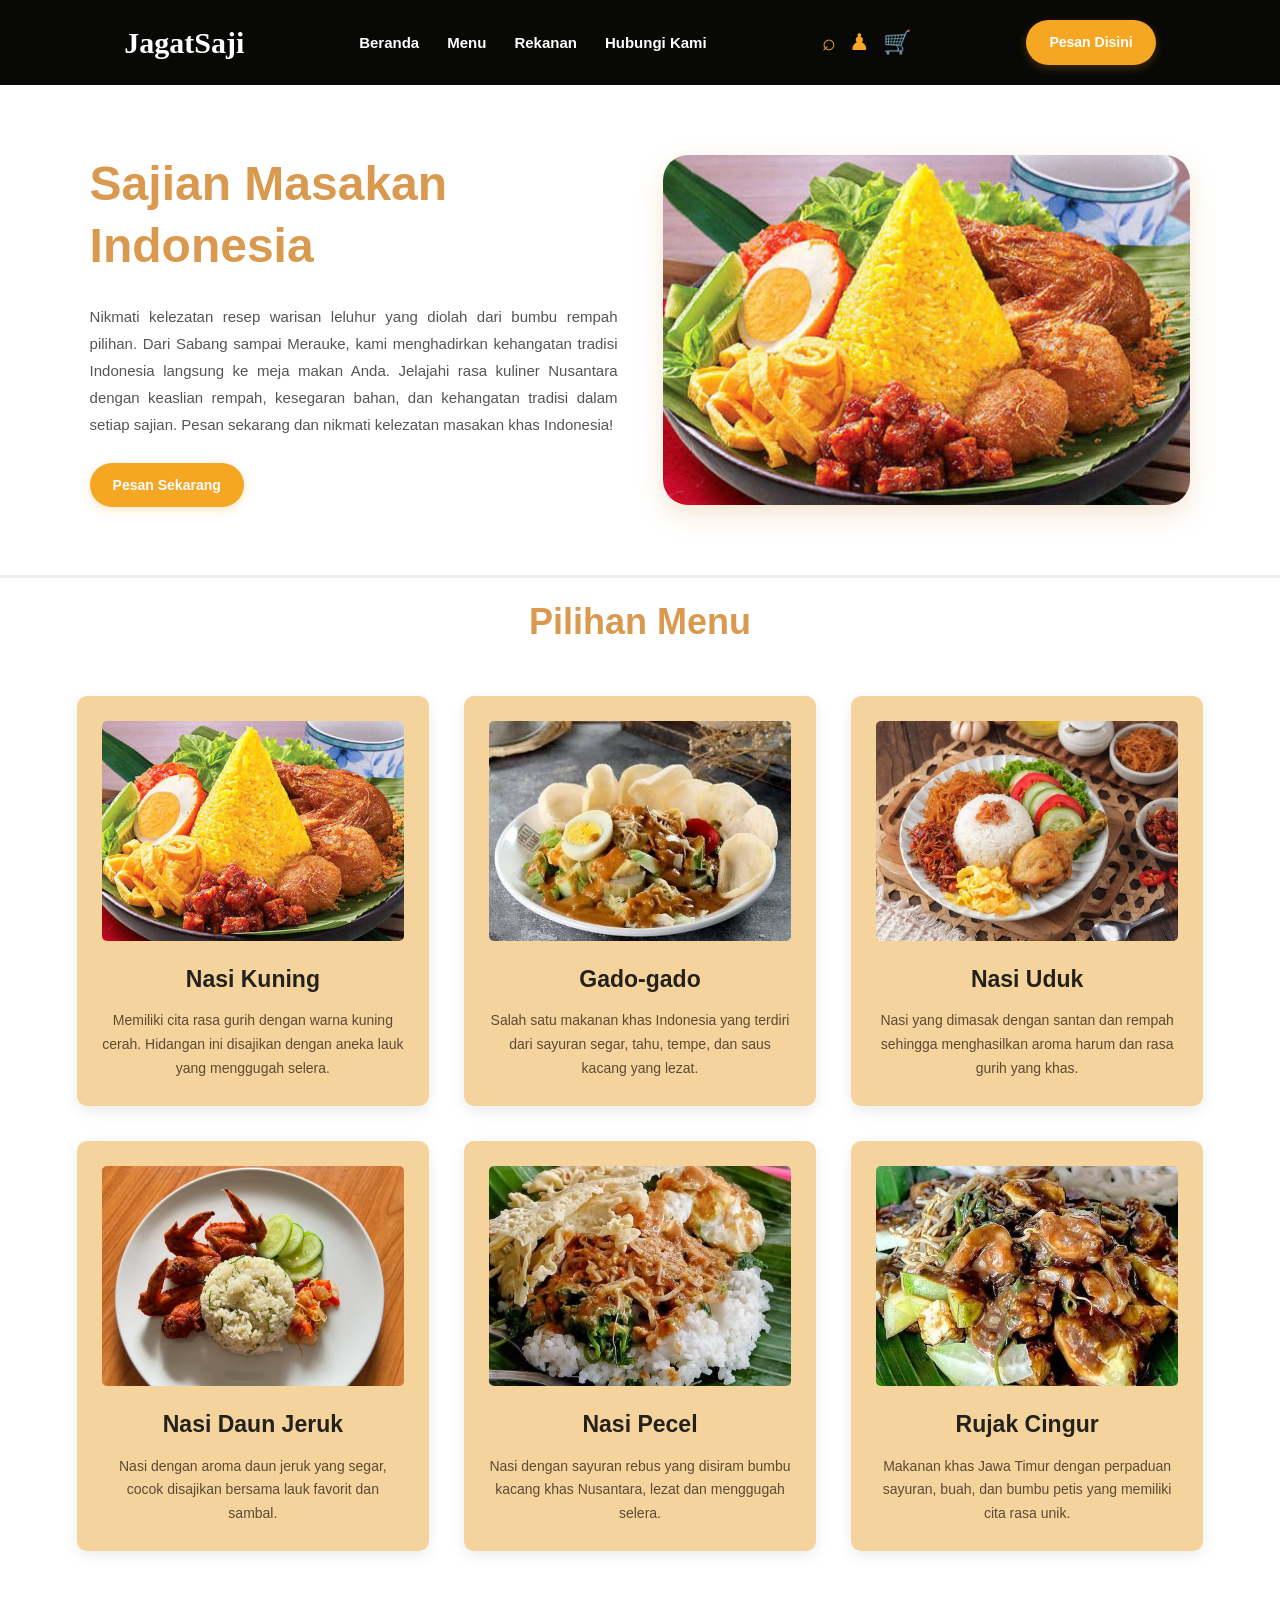
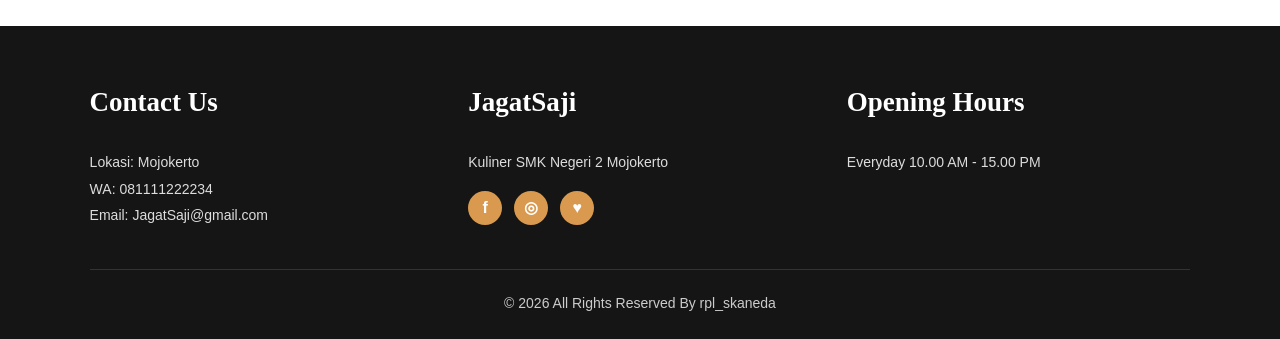
==== File_index.html @ a5c840e5 "Rename index.html to File_index.html" ====
<!DOCTYPE html>
<html lang="id">
<head>
    <meta charset="UTF-8">
    <meta name="viewport" content="width=device-width, initial-scale=1.0">
    <title>JagatSaji - Katalog Menu</title>
    <link rel="stylesheet" href="style.css">
</head>
<body>

    <!-- Navbar -->
    <header class="navbar">
        <a href="#beranda" class="logo">JagatSaji</a>

        <nav>
            <a href="#beranda">Beranda</a>
            <a href="#menu">Menu</a>
            <a href="#tentang">Rekanan</a>
            <a href="#kontak">Hubungi Kami</a>
        </nav>

        <div class="nav-icons">
            <a href="#menu" title="Cari menu">⌕</a>
            <a href="#kontak" title="Profil">♟</a>
            <a href="#menu" title="Keranjang">🛒</a>
        </div>

        <a href="#menu" class="btn">Pesan Disini</a>
    </header>

    <!-- Bagian Beranda -->
    <section class="hero" id="beranda">
        <div class="hero-text">
            <h1>Sajian Masakan<br>Indonesia</h1>

            <p>
                Nikmati kelezatan resep warisan leluhur yang diolah
                dari bumbu rempah pilihan. Dari Sabang sampai Merauke,
                kami menghadirkan kehangatan tradisi Indonesia langsung
                ke meja makan Anda. Jelajahi rasa kuliner Nusantara
                dengan keaslian rempah, kesegaran bahan, dan kehangatan
                tradisi dalam setiap sajian. Pesan sekarang dan nikmati
                kelezatan masakan khas Indonesia!
            </p>

            <a href="#menu" class="btn">Pesan Sekarang</a>
        </div>

        <div class="hero-image">
            <img
                src="File_nasikuning.jpg"
                alt="Hidangan makanan Indonesia">
        </div>
    </section>

    <!-- Bagian Menu -->
    <section class="menu-section" id="menu">
        <h2>Pilihan Menu</h2>

        <div class="menu-container">

            <!-- Menu 1 -->
            <article class="menu-card">
                <img
                    src="File_nasikuning.jpg"
                    alt="Nasi Kuning">

                <div class="menu-info">
                    <h3>Nasi Kuning</h3>
                    <p>
                        Memiliki cita rasa gurih dengan warna kuning
                        cerah. Hidangan ini disajikan dengan aneka
                        lauk yang menggugah selera.
                    </p>
                </div>
            </article>

            <!-- Menu 2 -->
            <article class="menu-card">
                <img
                    src="File_gadogado.jpg"
                    alt="Gado-gado">

                <div class="menu-info">
                    <h3>Gado-gado</h3>
                    <p>
                        Salah satu makanan khas Indonesia yang terdiri
                        dari sayuran segar, tahu, tempe, dan saus
                        kacang yang lezat.
                    </p>
                </div>
            </article>

            <!-- Menu 3 -->
            <article class="menu-card">
                <img
                    src="File_nasiuduk.jpg"
                    alt="Nasi Uduk">

                <div class="menu-info">
                    <h3>Nasi Uduk</h3>
                    <p>
                        Nasi yang dimasak dengan santan dan rempah
                        sehingga menghasilkan aroma harum dan rasa
                        gurih yang khas.
                    </p>
                </div>
            </article>

            <!-- Menu 4 -->
            <article class="menu-card">
                <img
                    src="File_nasidaunjeruk.jpg"
                    alt="Nasi Daun Jeruk">

                <div class="menu-info">
                    <h3>Nasi Daun Jeruk</h3>
                    <p>
                        Nasi dengan aroma daun jeruk yang segar,
                        cocok disajikan bersama lauk favorit
                        dan sambal.
                    </p>
                </div>
            </article>

            <!-- Menu 5 -->
            <article class="menu-card">
                <img
                    src="File_nasipecel.jpg"
                    alt="Nasi Pecel">

                <div class="menu-info">
                    <h3>Nasi Pecel</h3>
                    <p>
                        Nasi dengan sayuran rebus yang disiram
                        bumbu kacang khas Nusantara, lezat dan
                        menggugah selera.
                    </p>
                </div>
            </article>

            <!-- Menu 6 -->
            <article class="menu-card">
                <img
                    src="File_rujakcingur.jpg"
                    alt="Rujak Cingur">

                <div class="menu-info">
                    <h3>Rujak Cingur</h3>
                    <p>
                        Makanan khas Jawa Timur dengan perpaduan
                        sayuran, buah, dan bumbu petis yang
                        memiliki cita rasa unik.
                    </p>
                </div>
            </article>

        </div>
    </section>

    <!-- Footer -->
    <footer class="footer" id="kontak">

        <div class="footer-column">
            <h3>Contact Us</h3>
            <p>
                Lokasi: Mojokerto<br>
                WA: 081111222234<br>
                Email: JagatSaji@gmail.com
            </p>
        </div>

        <div class="footer-column" id="tentang">
            <h3>JagatSaji</h3>
            <p>Kuliner SMK Negeri 2 Mojokerto</p>

            <div class="social-links">
                <a href="https://facebook.com" aria-label="Facebook">f</a>
                <a href="https://instagram.com" aria-label="Instagram">◎</a>
                <a href="https://twitter.com" aria-label="Twitter">♥</a>
            </div>
        </div>

        <div class="footer-column">
            <h3>Opening Hours</h3>
            <p>Everyday 10.00 AM - 15.00 PM</p>
        </div>

        <div class="copyright">
            &copy; 2026 All Rights Reserved By rpl_skaneda
        </div>

    </footer>

</body>
</html>
---- style.css ----
/* Pengaturan dasar */
* {
    margin: 0;
    padding: 0;
    box-sizing: border-box;
    scroll-behavior: smooth;
}

body {
    font-family: Arial, Helvetica, sans-serif;
    background-color: #ffffff;
    color: #222222;
    line-height: 1.6;
}

/* Navbar */
.navbar {
    width: 100%;
    min-height: 85px;
    background-color: #080806;
    display: flex;
    align-items: center;
    justify-content: space-around;
    gap: 20px;
    padding: 18px 6%;
    flex-wrap: wrap;
}

.logo {
    font-family: Georgia, serif;
    font-size: 30px;
    font-weight: bold;
    color: white;
    text-decoration: none;
}

.navbar nav {
    display: flex;
    gap: 28px;
    flex-wrap: wrap;
}

.navbar nav a {
    color: white;
    text-decoration: none;
    font-size: 15px;
    font-weight: bold;
    transition: color 0.3s;
}

.navbar nav a:hover {
    color: #f5a623;
}

.nav-icons {
    display: flex;
    align-items: center;
    gap: 13px;
}

.nav-icons a {
    color: #f5a623;
    font-size: 23px;
    text-decoration: none;
}

.btn {
    display: inline-block;
    background-color: #f5a623;
    color: white;
    text-decoration: none;
    padding: 11px 23px;
    border-radius: 30px;
    font-size: 14px;
    font-weight: bold;
    box-shadow: 0 3px 10px rgba(245, 166, 35, 0.25);
    transition: 0.3s;
}

.btn:hover {
    background-color: #d88a0c;
    transform: translateY(-2px);
}

/* Bagian beranda */
.hero {
    display: flex;
    align-items: center;
    justify-content: space-between;
    gap: 45px;
    padding: 55px 7%;
    min-height: 490px;
}

.hero-text {
    flex: 1;
}

.hero-text h1 {
    font-size: clamp(32px, 4vw, 48px);
    line-height: 1.3;
    color: #d99a50;
    margin-bottom: 25px;
}

.hero-text p {
    color: #555555;
    font-size: 15px;
    line-height: 1.8;
    margin-bottom: 25px;
    text-align: justify;
}

.hero-image {
    flex: 1;
    min-width: 0;
}

.hero-image img {
    display: block;
    width: 100%;
    height: 350px;
    object-fit: cover;
    border-radius: 25px;
    box-shadow: 0 10px 25px rgba(217, 154, 80, 0.25);
}

/* Bagian pilihan menu */
.menu-section {
    padding: 15px 6% 75px;
    border-top: 3px solid #eeeeee;
}

.menu-section h2 {
    text-align: center;
    color: #d99a50;
    font-size: 36px;
    margin-bottom: 45px;
}

.menu-container {
    display: grid;
    grid-template-columns: repeat(3, minmax(0, 1fr));
    gap: 35px;
}

.menu-card {
    background-color: #f4d49c;
    border-radius: 10px;
    padding: 25px;
    overflow: hidden;
    box-shadow: 0 5px 15px rgba(0, 0, 0, 0.08);
    transition: transform 0.3s, box-shadow 0.3s;
}

.menu-card:hover {
    transform: translateY(-7px);
    box-shadow: 0 12px 25px rgba(0, 0, 0, 0.13);
}

.menu-card img {
    width: 100%;
    height: 220px;
    object-fit: cover;
    display: block;
    border-radius: 5px;
    margin-bottom: 20px;
}

.menu-info h3 {
    text-align: center;
    font-size: 23px;
    margin-bottom: 12px;
    color: #24201b;
}

.menu-info p {
    text-align: center;
    font-size: 14px;
    line-height: 1.7;
    color: #5d4a35;
}

/* Footer */
.footer {
    background-color: #151515;
    color: white;
    padding: 55px 7% 25px;
    display: grid;
    grid-template-columns: repeat(3, minmax(0, 1fr));
    column-gap: 35px;
    row-gap: 30px;
}

.footer-column h3 {
    font-family: Georgia, serif;
    font-size: 27px;
    margin-bottom: 25px;
}

.footer-column p {
    color: #dddddd;
    font-size: 14px;
    line-height: 1.9;
    overflow-wrap: anywhere;
}

.social-links {
    display: flex;
    gap: 12px;
    margin-top: 15px;
}

.social-links a {
    width: 34px;
    height: 34px;
    border-radius: 50%;
    display: flex;
    justify-content: center;
    align-items: center;
    color: white;
    background-color: #d99a50;
    text-decoration: none;
    font-weight: bold;
    transition: 0.3s;
}

.social-links a:hover {
    background-color: #f5a623;
    transform: scale(1.1);
}

.copyright {
    grid-column: 1 / -1;
    text-align: center;
    border-top: 1px solid #333333;
    padding-top: 22px;
    margin-top: 10px;
    color: #cccccc;
    font-size: 14px;
}

/* Tablet */
@media (max-width: 900px) {
    .navbar {
        justify-content: center;
    }

    .navbar nav {
        justify-content: center;
    }

    .hero {
        gap: 25px;
        padding: 40px 5%;
    }

    .hero-image img {
        height: 300px;
    }

    .menu-container {
        gap: 20px;
    }

    .menu-card {
        padding: 15px;
    }

    .menu-card img {
        height: 170px;
    }

    .footer {
        padding-left: 5%;
        padding-right: 5%;
        gap: 20px;
    }
}

/* HP */
@media (max-width: 600px) {
    .navbar {
        flex-direction: column;
        padding: 20px 15px;
        gap: 15px;
    }

    .navbar nav {
        gap: 15px;
    }

    .navbar nav a {
        font-size: 13px;
    }

    .nav-icons {
        display: none;
    }

    .hero {
        flex-direction: column;
        padding: 35px 20px;
        gap: 25px;
    }

    .hero-text h1 {
        font-size: 34px;
    }

    .hero-text p {
        font-size: 14px;
    }

    .hero-image {
        width: 100%;
    }

    .hero-image img {
        height: 250px;
    }

    .menu-section {
        padding: 30px 20px 45px;
    }

    .menu-section h2 {
        font-size: 30px;
        margin-bottom: 30px;
    }

    .menu-container {
        grid-template-columns: 1fr;
        gap: 25px;
    }

    .menu-card {
        padding: 20px;
    }

    .menu-card img {
        height: 230px;
    }

    .footer {
        grid-template-columns: 1fr;
        text-align: center;
        padding: 40px 25px 20px;
    }

    .footer-column h3 {
        font-size: 24px;
        margin-bottom: 15px;
    }

    .social-links {
        justify-content: center;
    }

    .copyright {
        grid-column: 1;
        font-size: 12px;
    }
}
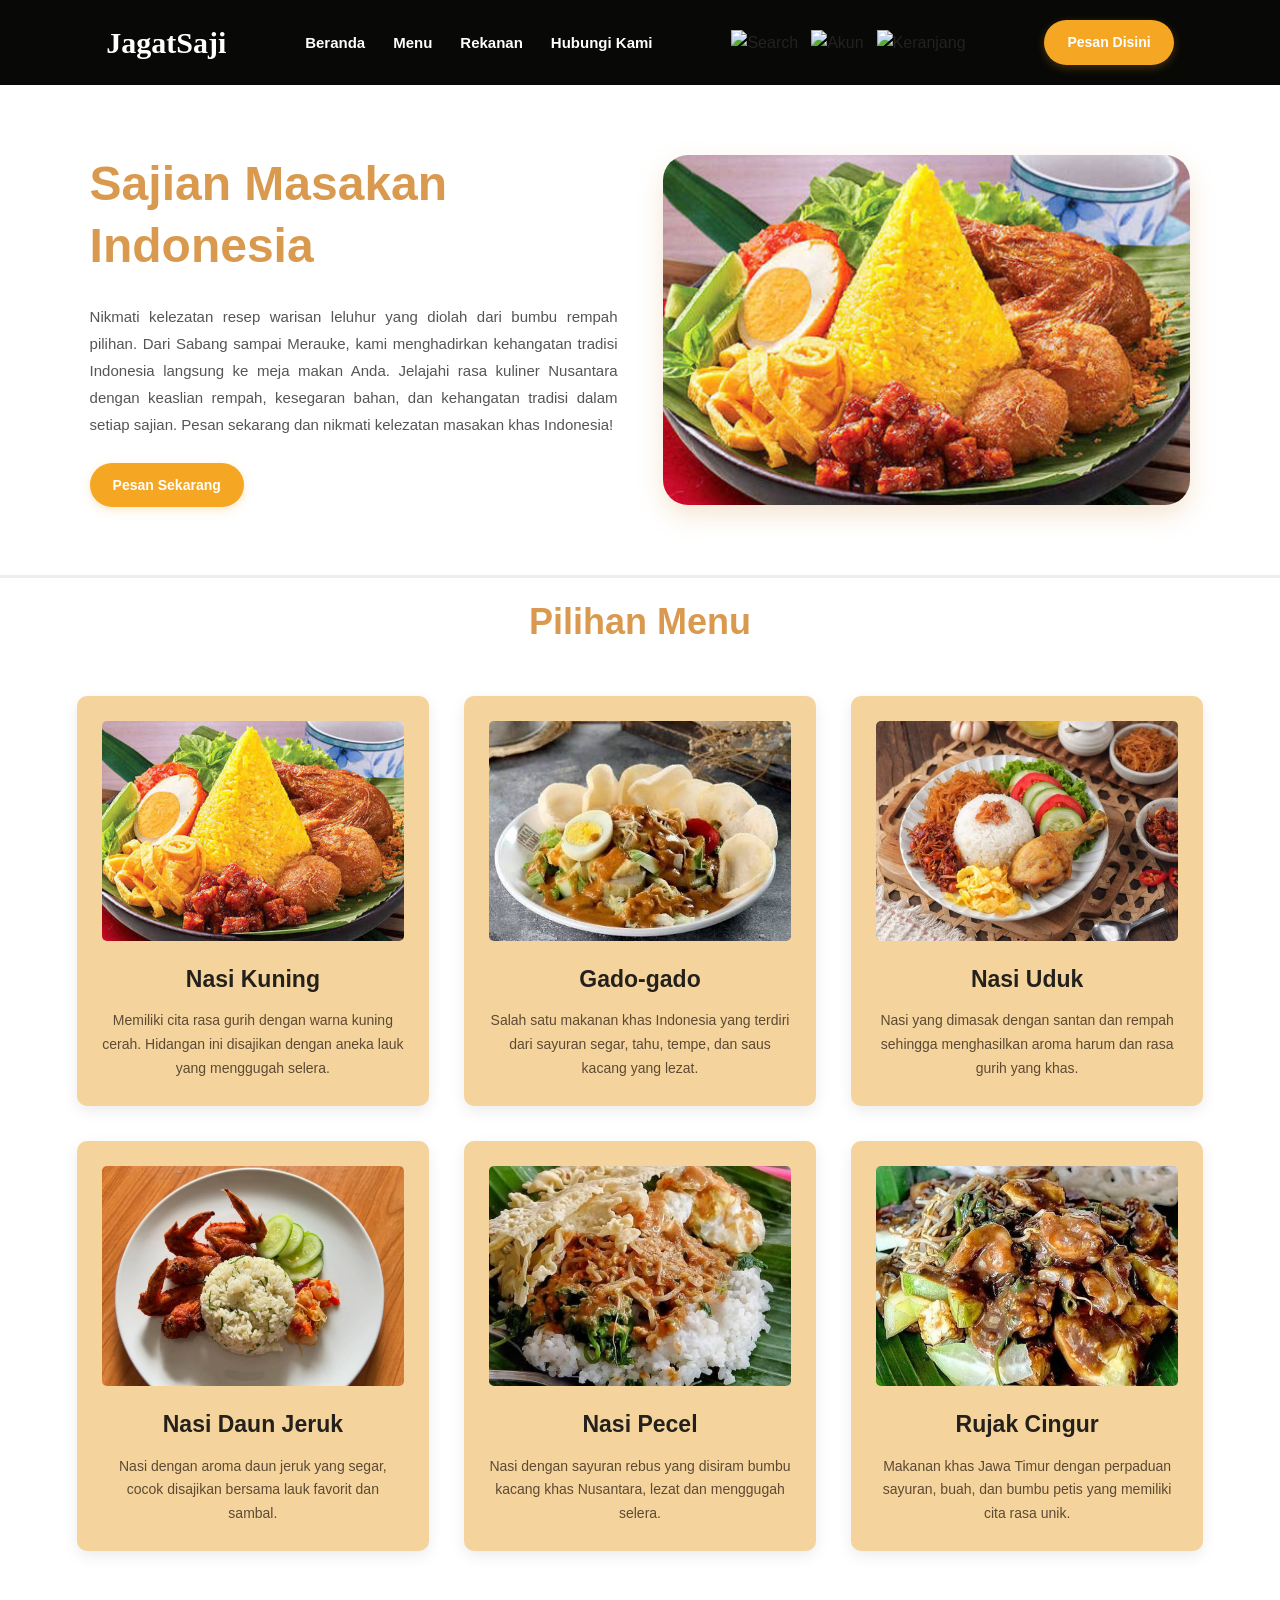
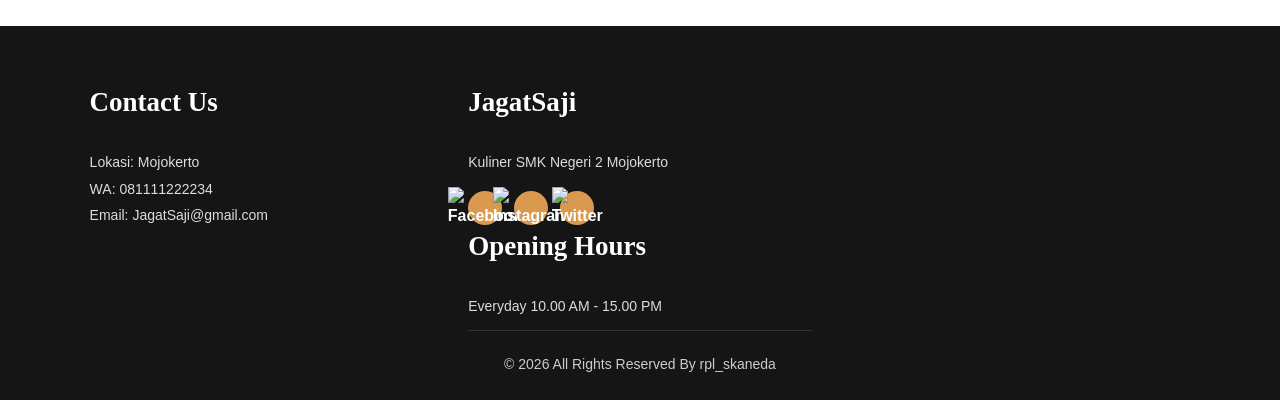
==== commit 3d4a7d94: "Update File_index.html" ====
--- a/File_index.html
+++ b/File_index.html
@@ -4,7 +4,7 @@
     <meta charset="UTF-8">
     <meta name="viewport" content="width=device-width, initial-scale=1.0">
     <title>JagatSaji - Katalog Menu</title>
-    <link rel="stylesheet" href="style.css">
+    <link rel="stylesheet" href="File_style.css">
 </head>
 <body>
 
@@ -20,9 +20,9 @@
         </nav>
 
         <div class="nav-icons">
-            <a href="#menu" title="Cari menu">⌕</a>
-            <a href="#kontak" title="Profil">♟</a>
-            <a href="#menu" title="Keranjang">🛒</a>
+        <img src="File_scc.png" alt="Search" class="icon">
+        <img src="File_akun.png" alt="Akun" class="icon">
+        <img src="File_buy.png" alt="Keranjang" class="icon">
         </div>
 
         <a href="#menu" class="btn">Pesan Disini</a>
@@ -175,10 +175,9 @@
             <p>Kuliner SMK Negeri 2 Mojokerto</p>
 
             <div class="social-links">
-                <a href="https://facebook.com" aria-label="Facebook">f</a>
-                <a href="https://instagram.com" aria-label="Instagram">◎</a>
-                <a href="https://twitter.com" aria-label="Twitter">♥</a>
-            </div>
+             <a href="#"><img src="Facebook.png" alt="Facebook"></a>
+            <a href="#"><img src="Instagram.png" alt="Instagram"></a>   
+            <a href="#"><img src="Twitter.png" alt="Twitter"></a>
         </div>
 
         <div class="footer-column">
--- a/File_style.css
+++ b/File_style.css
@@ -0,0 +1,364 @@
+
+* {
+    margin: 0;
+    padding: 0;
+    box-sizing: border-box;
+    scroll-behavior: smooth;
+}
+
+body {
+    font-family: Arial, Helvetica, sans-serif;
+    background-color: #ffffff;
+    color: #222222;
+    line-height: 1.6;
+}
+
+
+.navbar {
+    width: 100%;
+    min-height: 85px;
+    background-color: #080806;
+    display: flex;
+    align-items: center;
+    justify-content: space-around;
+    gap: 20px;
+    padding: 18px 6%;
+    flex-wrap: wrap;
+}
+
+.logo {
+    font-family: Georgia, serif;
+    font-size: 30px;
+    font-weight: bold;
+    color: white;
+    text-decoration: none;
+}
+
+.navbar nav {
+    display: flex;
+    gap: 28px;
+    flex-wrap: wrap;
+}
+
+.navbar nav a {
+    color: white;
+    text-decoration: none;
+    font-size: 15px;
+    font-weight: bold;
+    transition: color 0.3s;
+}
+
+.navbar nav a:hover {
+    color: #f5a623;
+}
+
+.nav-icons {
+    display: flex;
+    align-items: center;
+    gap: 13px;
+}
+
+.nav-icons a {
+    color: #f5a623;
+    font-size: 23px;
+    text-decoration: none;
+}
+
+.btn {
+    display: inline-block;
+    background-color: #f5a623;
+    color: white;
+    text-decoration: none;
+    padding: 11px 23px;
+    border-radius: 30px;
+    font-size: 14px;
+    font-weight: bold;
+    box-shadow: 0 3px 10px rgba(245, 166, 35, 0.25);
+    transition: 0.3s;
+}
+
+.btn:hover {
+    background-color: #d88a0c;
+    transform: translateY(-2px);
+}
+
+
+.hero {
+    display: flex;
+    align-items: center;
+    justify-content: space-between;
+    gap: 45px;
+    padding: 55px 7%;
+    min-height: 490px;
+}
+
+.hero-text {
+    flex: 1;
+}
+
+.hero-text h1 {
+    font-size: clamp(32px, 4vw, 48px);
+    line-height: 1.3;
+    color: #d99a50;
+    margin-bottom: 25px;
+}
+
+.hero-text p {
+    color: #555555;
+    font-size: 15px;
+    line-height: 1.8;
+    margin-bottom: 25px;
+    text-align: justify;
+}
+
+.hero-image {
+    flex: 1;
+    min-width: 0;
+}
+
+.hero-image img {
+    display: block;
+    width: 100%;
+    height: 350px;
+    object-fit: cover;
+    border-radius: 25px;
+    box-shadow: 0 10px 25px rgba(217, 154, 80, 0.25);
+}
+
+
+.menu-section {
+    padding: 15px 6% 75px;
+    border-top: 3px solid #eeeeee;
+}
+
+.menu-section h2 {
+    text-align: center;
+    color: #d99a50;
+    font-size: 36px;
+    margin-bottom: 45px;
+}
+
+.menu-container {
+    display: grid;
+    grid-template-columns: repeat(3, minmax(0, 1fr));
+    gap: 35px;
+}
+
+.menu-card {
+    background-color: #f4d49c;
+    border-radius: 10px;
+    padding: 25px;
+    overflow: hidden;
+    box-shadow: 0 5px 15px rgba(0, 0, 0, 0.08);
+    transition: transform 0.3s, box-shadow 0.3s;
+}
+
+.menu-card:hover {
+    transform: translateY(-7px);
+    box-shadow: 0 12px 25px rgba(0, 0, 0, 0.13);
+}
+
+.menu-card img {
+    width: 100%;
+    height: 220px;
+    object-fit: cover;
+    display: block;
+    border-radius: 5px;
+    margin-bottom: 20px;
+}
+
+.menu-info h3 {
+    text-align: center;
+    font-size: 23px;
+    margin-bottom: 12px;
+    color: #24201b;
+}
+
+.menu-info p {
+    text-align: center;
+    font-size: 14px;
+    line-height: 1.7;
+    color: #5d4a35;
+}
+
+
+.footer {
+    background-color: #151515;
+    color: white;
+    padding: 55px 7% 25px;
+    display: grid;
+    grid-template-columns: repeat(3, minmax(0, 1fr));
+    column-gap: 35px;
+    row-gap: 30px;
+}
+
+.footer-column h3 {
+    font-family: Georgia, serif;
+    font-size: 27px;
+    margin-bottom: 25px;
+}
+
+.footer-column p {
+    color: #dddddd;
+    font-size: 14px;
+    line-height: 1.9;
+    overflow-wrap: anywhere;
+}
+
+.social-links {
+    display: flex;
+    gap: 12px;
+    margin-top: 15px;
+}
+
+.social-links a {
+    width: 34px;
+    height: 34px;
+    border-radius: 50%;
+    display: flex;
+    justify-content: center;
+    align-items: center;
+    color: white;
+    background-color: #d99a50;
+    text-decoration: none;
+    font-weight: bold;
+    transition: 0.3s;
+}
+
+.social-links a:hover {
+    background-color: #f5a623;
+    transform: scale(1.1);
+}
+
+.copyright {
+    grid-column: 1 / -1;
+    text-align: center;
+    border-top: 1px solid #333333;
+    padding-top: 22px;
+    margin-top: 10px;
+    color: #cccccc;
+    font-size: 14px;
+}
+
+
+@media (max-width: 900px) {
+    .navbar {
+        justify-content: center;
+    }
+
+    .navbar nav {
+        justify-content: center;
+    }
+
+    .hero {
+        gap: 25px;
+        padding: 40px 5%;
+    }
+
+    .hero-image img {
+        height: 300px;
+    }
+
+    .menu-container {
+        gap: 20px;
+    }
+
+    .menu-card {
+        padding: 15px;
+    }
+
+    .menu-card img {
+        height: 170px;
+    }
+
+    .footer {
+        padding-left: 5%;
+        padding-right: 5%;
+        gap: 20px;
+    }
+}
+
+
+@media (max-width: 600px) {
+    .navbar {
+        flex-direction: column;
+        padding: 20px 15px;
+        gap: 15px;
+    }
+
+    .navbar nav {
+        gap: 15px;
+    }
+
+    .navbar nav a {
+        font-size: 13px;
+    }
+
+    .nav-icons {
+        display: none;
+    }
+
+    .hero {
+        flex-direction: column;
+        padding: 35px 20px;
+        gap: 25px;
+    }
+
+    .hero-text h1 {
+        font-size: 34px;
+    }
+
+    .hero-text p {
+        font-size: 14px;
+    }
+
+    .hero-image {
+        width: 100%;
+    }
+
+    .hero-image img {
+        height: 250px;
+    }
+
+    .menu-section {
+        padding: 30px 20px 45px;
+    }
+
+    .menu-section h2 {
+        font-size: 30px;
+        margin-bottom: 30px;
+    }
+
+    .menu-container {
+        grid-template-columns: 1fr;
+        gap: 25px;
+    }
+
+    .menu-card {
+        padding: 20px;
+    }
+
+    .menu-card img {
+        height: 230px;
+    }
+
+    .footer {
+        grid-template-columns: 1fr;
+        text-align: center;
+        padding: 40px 25px 20px;
+    }
+
+    .footer-column h3 {
+        font-size: 24px;
+        margin-bottom: 15px;
+    }
+
+    .social-links {
+        justify-content: center;
+    }
+
+    .copyright {
+        grid-column: 1;
+        font-size: 12px;
+    }
+}
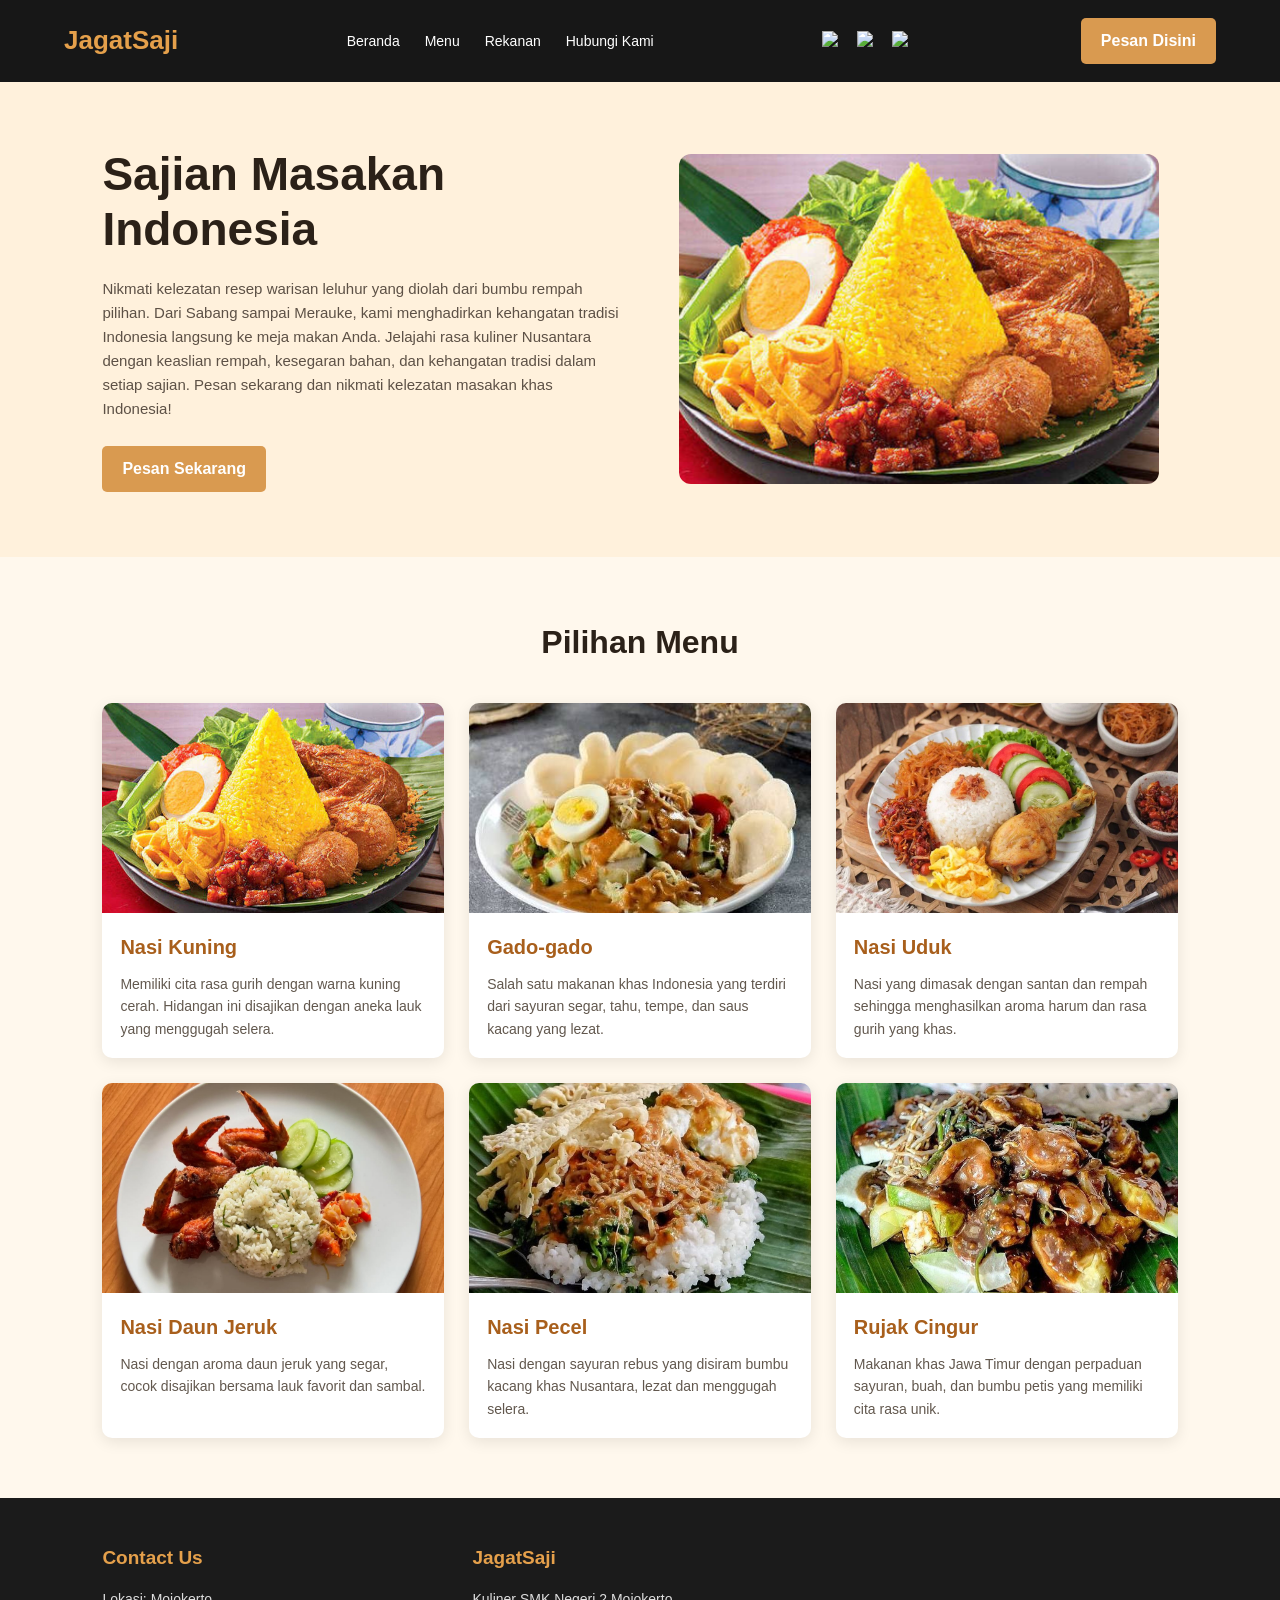
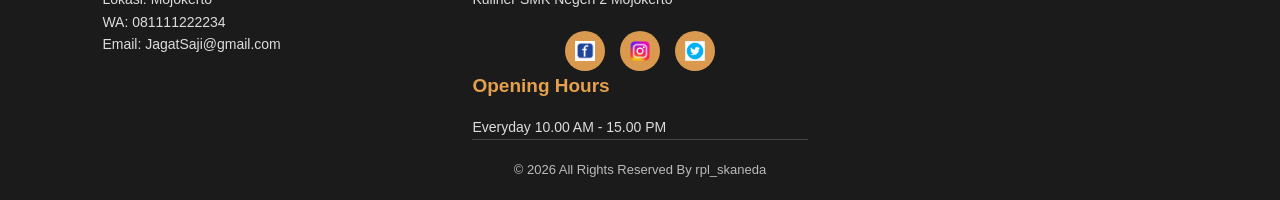
==== commit c7736d1a: "Update File_index.html" ====
--- a/File_index.html
+++ b/File_index.html
@@ -20,9 +20,9 @@
         </nav>
 
         <div class="nav-icons">
-        <img src="File_scc.png" alt="Search" class="icon">
-        <img src="File_akun.png" alt="Akun" class="icon">
-        <img src="File_buy.png" alt="Keranjang" class="icon">
+        <img src="scc.png" alt="Search" class="icon">
+        <img src="akun.png" alt="Akun" class="icon">
+        <img src="buy.png" alt="Keranjang" class="icon">
         </div>
 
         <a href="#menu" class="btn">Pesan Disini</a>
--- a/File_style.css
+++ b/File_style.css
@@ -1,95 +1,94 @@
-
 * {
     margin: 0;
     padding: 0;
     box-sizing: border-box;
+}
+
+html {
     scroll-behavior: smooth;
 }
 
 body {
-    font-family: Arial, Helvetica, sans-serif;
-    background-color: #ffffff;
-    color: #222222;
+    font-family: Arial, sans-serif;
+    background-color: #fff8ed;
+    color: #29231e;
     line-height: 1.6;
 }
 
-
+/* NAVBAR */
 .navbar {
-    width: 100%;
-    min-height: 85px;
-    background-color: #080806;
-    display: flex;
-    align-items: center;
-    justify-content: space-around;
+    display: flex;
+    align-items: center;
+    justify-content: space-between;
     gap: 20px;
-    padding: 18px 6%;
-    flex-wrap: wrap;
+    padding: 18px 5%;
+    background-color: #171717;
+    color: #ffffff;
 }
 
 .logo {
-    font-family: Georgia, serif;
-    font-size: 30px;
+    color: #e5a04b;
+    font-size: 26px;
     font-weight: bold;
-    color: white;
     text-decoration: none;
+    white-space: nowrap;
 }
 
 .navbar nav {
     display: flex;
-    gap: 28px;
-    flex-wrap: wrap;
+    align-items: center;
+    justify-content: center;
+    gap: 25px;
 }
 
 .navbar nav a {
-    color: white;
+    color: #ffffff;
     text-decoration: none;
-    font-size: 15px;
-    font-weight: bold;
+    font-size: 14px;
     transition: color 0.3s;
 }
 
 .navbar nav a:hover {
-    color: #f5a623;
+    color: #e5a04b;
 }
 
 .nav-icons {
     display: flex;
     align-items: center;
-    gap: 13px;
-}
-
-.nav-icons a {
-    color: #f5a623;
-    font-size: 23px;
-    text-decoration: none;
-}
-
+    gap: 15px;
+}
+
+.icon {
+    width: 20px;
+    height: 20px;
+    cursor: pointer;
+}
+
+/* BUTTON */
 .btn {
     display: inline-block;
-    background-color: #f5a623;
-    color: white;
+    padding: 10px 20px;
+    background-color: #d99a50;
+    color: #ffffff;
+    border-radius: 5px;
     text-decoration: none;
-    padding: 11px 23px;
-    border-radius: 30px;
-    font-size: 14px;
     font-weight: bold;
-    box-shadow: 0 3px 10px rgba(245, 166, 35, 0.25);
-    transition: 0.3s;
+    transition: background-color 0.3s;
+    white-space: nowrap;
 }
 
 .btn:hover {
-    background-color: #d88a0c;
-    transform: translateY(-2px);
-}
-
-
+    background-color: #bd7b31;
+}
+
+/* HERO */
 .hero {
     display: flex;
     align-items: center;
     justify-content: space-between;
-    gap: 45px;
-    padding: 55px 7%;
-    min-height: 490px;
+    gap: 40px;
+    padding: 65px 8%;
+    background-color: #fff1dc;
 }
 
 .hero-text {
@@ -97,210 +96,237 @@
 }
 
 .hero-text h1 {
-    font-size: clamp(32px, 4vw, 48px);
-    line-height: 1.3;
-    color: #d99a50;
+    margin-bottom: 20px;
+    color: #2b2118;
+    font-size: 46px;
+    line-height: 1.2;
+}
+
+.hero-text p {
+    max-width: 600px;
     margin-bottom: 25px;
-}
-
-.hero-text p {
-    color: #555555;
+    color: #5d5146;
     font-size: 15px;
-    line-height: 1.8;
-    margin-bottom: 25px;
-    text-align: justify;
 }
 
 .hero-image {
     flex: 1;
-    min-width: 0;
+    display: flex;
+    justify-content: center;
 }
 
 .hero-image img {
-    display: block;
     width: 100%;
-    height: 350px;
+    max-width: 480px;
+    height: 330px;
     object-fit: cover;
-    border-radius: 25px;
-    box-shadow: 0 10px 25px rgba(217, 154, 80, 0.25);
-}
-
-
+    border-radius: 12px;
+}
+
+/* MENU */
 .menu-section {
-    padding: 15px 6% 75px;
-    border-top: 3px solid #eeeeee;
+    padding: 60px 8%;
+    background-color: #fff8ed;
 }
 
 .menu-section h2 {
+    margin-bottom: 35px;
+    color: #2b2118;
     text-align: center;
-    color: #d99a50;
-    font-size: 36px;
-    margin-bottom: 45px;
+    font-size: 32px;
 }
 
 .menu-container {
     display: grid;
     grid-template-columns: repeat(3, minmax(0, 1fr));
-    gap: 35px;
+    gap: 25px;
 }
 
 .menu-card {
-    background-color: #f4d49c;
+    overflow: hidden;
+    background-color: #ffffff;
     border-radius: 10px;
-    padding: 25px;
-    overflow: hidden;
-    box-shadow: 0 5px 15px rgba(0, 0, 0, 0.08);
+    box-shadow: 0 4px 15px rgba(0, 0, 0, 0.09);
     transition: transform 0.3s, box-shadow 0.3s;
 }
 
 .menu-card:hover {
-    transform: translateY(-7px);
-    box-shadow: 0 12px 25px rgba(0, 0, 0, 0.13);
+    transform: translateY(-5px);
+    box-shadow: 0 8px 20px rgba(0, 0, 0, 0.13);
 }
 
 .menu-card img {
+    display: block;
     width: 100%;
-    height: 220px;
+    height: 210px;
     object-fit: cover;
-    display: block;
-    border-radius: 5px;
-    margin-bottom: 20px;
+}
+
+.menu-info {
+    padding: 18px;
 }
 
 .menu-info h3 {
-    text-align: center;
-    font-size: 23px;
-    margin-bottom: 12px;
-    color: #24201b;
+    margin-bottom: 10px;
+    color: #a85f1c;
+    font-size: 20px;
 }
 
 .menu-info p {
-    text-align: center;
+    color: #62584e;
     font-size: 14px;
-    line-height: 1.7;
-    color: #5d4a35;
-}
-
-
+}
+
+/* FOOTER */
 .footer {
-    background-color: #151515;
-    color: white;
-    padding: 55px 7% 25px;
     display: grid;
     grid-template-columns: repeat(3, minmax(0, 1fr));
-    column-gap: 35px;
-    row-gap: 30px;
+    align-items: start;
+    gap: 35px;
+    padding: 45px 8% 20px;
+    background-color: #1b1b1b;
+    color: #ffffff;
+}
+
+.footer-column {
+    min-width: 0;
 }
 
 .footer-column h3 {
-    font-family: Georgia, serif;
-    font-size: 27px;
-    margin-bottom: 25px;
+    margin-bottom: 15px;
+    color: #e5a04b;
+    font-size: 19px;
 }
 
 .footer-column p {
     color: #dddddd;
     font-size: 14px;
-    line-height: 1.9;
     overflow-wrap: anywhere;
 }
 
+/* SOCIAL LINKS */
 .social-links {
     display: flex;
-    gap: 12px;
-    margin-top: 15px;
+    justify-content: center;
+    align-items: center;
+    gap: 15px;
+    margin-top: 20px;
 }
 
 .social-links a {
-    width: 34px;
-    height: 34px;
+    display: flex;
+    justify-content: center;
+    align-items: center;
+    width: 40px;
+    height: 40px;
+    flex-shrink: 0;
+    background-color: #d99a50;
     border-radius: 50%;
-    display: flex;
-    justify-content: center;
-    align-items: center;
-    color: white;
-    background-color: #d99a50;
-    text-decoration: none;
-    font-weight: bold;
     transition: 0.3s;
 }
 
+.social-links img {
+    width: 20px;
+    height: 20px;
+    object-fit: contain;
+}
+
 .social-links a:hover {
-    background-color: #f5a623;
-    transform: scale(1.1);
-}
-
+    background-color: #ffffff;
+    transform: translateY(-4px);
+}
+
+/* COPYRIGHT */
 .copyright {
     grid-column: 1 / -1;
+    padding-top: 20px;
+    border-top: 1px solid #484848;
+    color: #bbbbbb;
     text-align: center;
-    border-top: 1px solid #333333;
-    padding-top: 22px;
-    margin-top: 10px;
-    color: #cccccc;
-    font-size: 14px;
-}
-
-
-@media (max-width: 900px) {
+    font-size: 13px;
+}
+
+/* TABLET */
+@media (min-width: 601px) and (max-width: 1000px) {
     .navbar {
-        justify-content: center;
+        flex-wrap: wrap;
     }
 
     .navbar nav {
-        justify-content: center;
+        order: 3;
+        width: 100%;
     }
 
     .hero {
+        padding: 50px 5%;
         gap: 25px;
-        padding: 40px 5%;
-    }
-
-    .hero-image img {
-        height: 300px;
+    }
+
+    .hero-text h1 {
+        font-size: 38px;
     }
 
     .menu-container {
+        grid-template-columns: repeat(2, minmax(0, 1fr));
+    }
+
+    .footer {
         gap: 20px;
-    }
-
-    .menu-card {
-        padding: 15px;
-    }
-
-    .menu-card img {
-        height: 170px;
-    }
-
-    .footer {
-        padding-left: 5%;
-        padding-right: 5%;
-        gap: 20px;
-    }
-}
-
-
+        padding: 35px 5% 20px;
+    }
+
+    .footer-column h3 {
+        font-size: 16px;
+    }
+
+    .footer-column p {
+        font-size: 12px;
+    }
+}
+
+/* HP */
 @media (max-width: 600px) {
     .navbar {
-        flex-direction: column;
-        padding: 20px 15px;
-        gap: 15px;
+        flex-wrap: wrap;
+        justify-content: space-between;
+        gap: 12px;
+        padding: 15px 5%;
+    }
+
+    .logo {
+        font-size: 23px;
     }
 
     .navbar nav {
-        gap: 15px;
+        order: 3;
+        width: 100%;
+        flex-wrap: wrap;
+        gap: 10px 15px;
     }
 
     .navbar nav a {
-        font-size: 13px;
+        font-size: 12px;
     }
 
     .nav-icons {
-        display: none;
+        gap: 10px;
+    }
+
+    .nav-icons img {
+        width: 18px !important;
+        height: auto !important;
+        margin-right: 0 !important;
+    }
+
+    .navbar > .btn {
+        font-size: 12px;
+        padding: 8px 10px;
     }
 
     .hero {
         flex-direction: column;
-        padding: 35px 20px;
+        align-items: stretch;
+        padding: 40px 6%;
         gap: 25px;
     }
 
@@ -312,53 +338,66 @@
         font-size: 14px;
     }
 
-    .hero-image {
-        width: 100%;
-    }
-
     .hero-image img {
         height: 250px;
     }
 
     .menu-section {
-        padding: 30px 20px 45px;
+        padding: 40px 6%;
     }
 
     .menu-section h2 {
-        font-size: 30px;
-        margin-bottom: 30px;
+        font-size: 28px;
     }
 
     .menu-container {
         grid-template-columns: 1fr;
-        gap: 25px;
-    }
-
-    .menu-card {
-        padding: 20px;
+        gap: 20px;
     }
 
     .menu-card img {
-        height: 230px;
-    }
-
+        height: 220px;
+    }
+
+    /* TIGA KOLOM FOOTER TETAP SEJAJAR */
     .footer {
-        grid-template-columns: 1fr;
-        text-align: center;
-        padding: 40px 25px 20px;
+        grid-template-columns: repeat(3, minmax(0, 1fr));
+        align-items: start;
+        gap: 8px;
+        padding: 30px 3% 20px;
     }
 
     .footer-column h3 {
-        font-size: 24px;
-        margin-bottom: 15px;
+        font-size: 12px;
+        line-height: 1.4;
+        overflow-wrap: anywhere;
+    }
+
+    .footer-column p {
+        font-size: 10px;
+        line-height: 1.7;
+        overflow-wrap: anywhere;
     }
 
     .social-links {
-        justify-content: center;
+        justify-content: flex-start;
+        flex-wrap: wrap;
+        gap: 5px;
+        margin-top: 12px;
+    }
+
+    .social-links a {
+        width: 27px;
+        height: 27px;
+    }
+
+    .social-links img {
+        width: 15px;
+        height: 15px;
     }
 
     .copyright {
-        grid-column: 1;
-        font-size: 12px;
-    }
-}
+        grid-column: 1 / -1;
+        font-size: 10px;
+    }
+}
